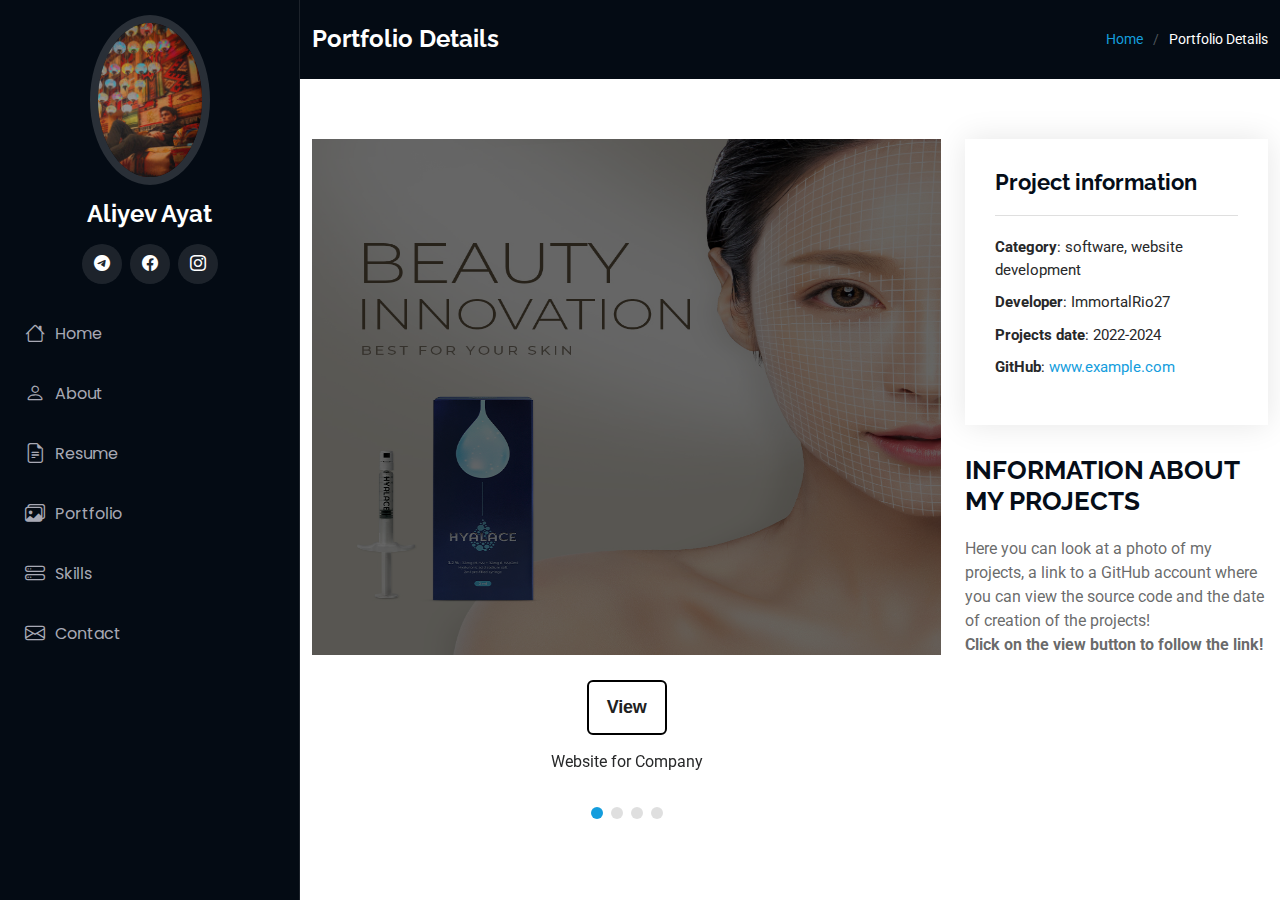
==== portfolio-details.html @ 1e42c30b "first commit" ====
<!DOCTYPE html>
<html lang="en">

<head>
  <meta charset="utf-8">
  <meta content="width=device-width, initial-scale=1.0" name="viewport">
  <title>Portfolio Details - ImmortalRio27</title>
  <meta content="" name="description">
  <meta content="" name="keywords">

  <!-- Favicons -->
  <link href="assets/img/icon.webp" rel="icon">
  <link href="assets/img/apple-touch-icon.png" rel="apple-touch-icon">

  <!-- Fonts -->
  <link href="https://fonts.googleapis.com" rel="preconnect">
  <link href="https://fonts.gstatic.com" rel="preconnect" crossorigin>
  <link href="https://fonts.googleapis.com/css2?family=Roboto:ital,wght@0,100;0,300;0,400;0,500;0,700;0,900;1,100;1,300;1,400;1,500;1,700;1,900&family=Poppins:ital,wght@0,100;0,200;0,300;0,400;0,500;0,600;0,700;0,800;0,900;1,100;1,200;1,300;1,400;1,500;1,600;1,700;1,800;1,900&family=Raleway:ital,wght@0,100;0,200;0,300;0,400;0,500;0,600;0,700;0,800;0,900;1,100;1,200;1,300;1,400;1,500;1,600;1,700;1,800;1,900&display=swap" rel="stylesheet">

  <!-- Vendor CSS Files -->
  <link href="assets/vendor/bootstrap/css/bootstrap.min.css" rel="stylesheet">
  <link href="assets/vendor/bootstrap-icons/bootstrap-icons.css" rel="stylesheet">
  <link href="assets/vendor/aos/aos.css" rel="stylesheet">
  <link href="assets/vendor/glightbox/css/glightbox.min.css" rel="stylesheet">
  <link href="assets/vendor/swiper/swiper-bundle.min.css" rel="stylesheet">

  <!-- Main CSS File -->
  <link href="assets/css/main.css" rel="stylesheet">
</head>

<body class="portfolio-details-page">

  <header id="header" class="header dark-background d-flex flex-column">
    <i class="header-toggle d-xl-none bi bi-list"></i>

    <div class="profile-img">
      <img src="assets/img/img-profile.jpg" alt="" class="img-fluid rounded-circle">
    </div>

    <a href="index.html" class="logo d-flex align-items-center justify-content-center">
      <!-- Uncomment the line below if you also wish to use an image logo -->
      <!-- <img src="assets/img/logo.png" alt=""> -->
      <h1 class="sitename">Aliyev Ayat</h1>
    </a>

    <div class="social-links text-center">
      <a href="https://t.me/ImmortalRio27" class="twitter"><i class="bi bi-telegram"></i></a>
      <a href="https://www.facebook.com/ImmortalRio27" class="facebook"><i class="bi bi-facebook"></i></a>
      <a href="https://www.instagram.com/hzbutaizen?igsh=dWxocGV4cjMxNGdn" class="instagram"><i class="bi bi-instagram"></i></a>
    </div>

    <nav id="navmenu" class="navmenu">
      <ul>
        <li><a href="index.html"><i class="bi bi-house navicon"></i>Home</a></li>
        <li><a href="index.html#about"><i class="bi bi-person navicon"></i> About</a></li>
        <li><a href="index.html#resume"><i class="bi bi-file-earmark-text navicon"></i> Resume</a></li>
        <li><a href="index.html#portfolio"><i class="bi bi-images navicon"></i> Portfolio</a></li>
        <li><a href="index.html#services"><i class="bi bi-hdd-stack navicon"></i> Skills</a></li>
        <li><a href="index.html#contact"><i class="bi bi-envelope navicon"></i> Contact</a></li>
      </ul>
    </nav>

  </header>

  <main class="main">

    <!-- Page Title -->
    <div class="page-title dark-background">
      <div class="container d-lg-flex justify-content-between align-items-center">
        <h1 class="mb-2 mb-lg-0">Portfolio Details</h1>
        <nav class="breadcrumbs">
          <ol>
            <li><a href="index.html">Home</a></li>
            <li class="current">Portfolio Details</li>
          </ol>
        </nav>
      </div>
    </div><!-- End Page Title -->

    <!-- Portfolio Details Section -->
    <section id="portfolio-details" class="portfolio-details section">

      <div class="container" data-aos="fade-up" data-aos-delay="100">

        <div class="row gy-4">

          <div class="col-lg-8">
            <div class="portfolio-details-slider swiper init-swiper">

              <script type="application/json" class="swiper-config">
                {
                  "loop": true,
                  "speed": 600,
                  "autoplay": {
                    "delay": 5000
                  },
                  "slidesPerView": "auto",
                  "pagination": {
                    "el": ".swiper-pagination",
                    "type": "bullets",
                    "clickable": true
                  }
                }
              </script>

              <div class="swiper-wrapper align-items-center">

                <div class="swiper-slide">
                  <img src="assets/img/portfolio/korestet.jpg"  alt="" class="profile-img__slide">
                  <div class="btn__wrapper">
                    <a href="https://korestet.uz/"><button class="view_btn" role="button">View</button></a>
                    <p>Website for Company</p>
                  </div>
              
                </div>

                <div class="swiper-slide">
                  <img src="assets/img/portfolio/Scientific-Calculator.png" alt="" class="profile-img__slide">
                  <div class="btn__wrapper">
                   <a href="https://github.com/UserAyat/Calculator"><button class="view_btn" role="button">View</button></a> 
                    <p>Calculator on Python Language</p>
                  </div>
                </div>

                <div class="swiper-slide">
                  <img src="assets/img/portfolio/weatherweb.jpg" alt=""class="profile-img__slide">
                  <div class="btn__wrapper">
                    <a href="https://github.com/UserAyat/SDF"><button class="view_btn" role="button">View</button></a>
                    <p>Weather Website</p>
                  </div>
                </div>

                <div class="swiper-slide">
                  <img src="assets/img/portfolio/todo.webp" alt="" class="profile-img__slide">
                  <div class="btn__wrapper">
                  <a href="https://github.com/UserAyat/todo"> <button class="view_btn" role="button">View</button></a> 
                    <p>To Do List App on Python Language</p>
                  </div>
                </div>

              </div>
              <div class="swiper-pagination"></div>
            </div>
          </div>

          <div class="col-lg-4">
            <div class="portfolio-info" data-aos="fade-up" data-aos-delay="200">
              <h3>Project information</h3>
              <ul>
                <li><strong>Category</strong>: software, website development </li>
                <li><strong>Developer</strong>: ImmortalRio27</li>
                <li><strong>Projects date</strong>:  2022-2024</li>
                <li><strong>GitHub</strong>: <a href="#">www.example.com</a></li>
              </ul>
            </div>
            <div class="portfolio-description" data-aos="fade-up" data-aos-delay="300">
              <h2 style="text-transform: uppercase;">information about my projects</h2>
              <p>
                Here you can look at a photo of my projects, a link to a GitHub account where you can view the source code  and the date of creation of the projects!
                <br><b>Click on the view button to follow the link!</b>
              </p>
            </div>
          </div>

        </div>

      </div>

    </section><!-- /Portfolio Details Section -->

  </main>

  <!-- Scroll Top -->
  <a href="#" id="scroll-top" class="scroll-top d-flex align-items-center justify-content-center"><i class="bi bi-arrow-up-short"></i></a>

  <!-- Preloader -->
  <div id="preloader"></div>

  <!-- Vendor JS Files -->
  <script src="assets/vendor/bootstrap/js/bootstrap.bundle.min.js"></script>
  <script src="assets/vendor/php-email-form/validate.js"></script>
  <script src="assets/vendor/aos/aos.js"></script>
  <script src="assets/vendor/typed.js/typed.umd.js"></script>
  <script src="assets/vendor/purecounter/purecounter_vanilla.js"></script>
  <script src="assets/vendor/waypoints/noframework.waypoints.js"></script>
  <script src="assets/vendor/glightbox/js/glightbox.min.js"></script>
  <script src="assets/vendor/imagesloaded/imagesloaded.pkgd.min.js"></script>
  <script src="assets/vendor/isotope-layout/isotope.pkgd.min.js"></script>
  <script src="assets/vendor/swiper/swiper-bundle.min.js"></script>

  <!-- Main JS File -->
  <script src="assets/js/main.js"></script>

</body>
<style>
.swiper-slide{
  display: flex;
  flex-direction: column;
  justify-content: center;
  align-items: center;
}
/* CSS */
.btn__wrapper{
  margin-top: 25px;
  display: flex;
  flex-direction: column;
  justify-content: center;
  align-items: center;
  gap: 15px;
}
.view_btn {
  background: #fff;
  backface-visibility: hidden;
  border-radius: .375rem;
  border-style: solid;
  border-width: .125rem;
  box-sizing: border-box;
  color: #212121;
  cursor: pointer;
  display: inline-block;
  font-family: Circular,Helvetica,sans-serif;
  font-size: 1.125rem;
  font-weight: 700;
  letter-spacing: -.01em;
  line-height: 1.3;
  padding: .875rem 1.125rem;
  position: relative;
  text-align: left;
  text-decoration: none;
  transform: translateZ(0) scale(1);
  transition: transform .2s;
  user-select: none;
  -webkit-user-select: none;
  touch-action: manipulation;
}

.view_btn:not(:disabled):hover {
  transform: scale(1.05);
}

.view_btn:not(:disabled):hover:active {
  transform: scale(1.05) translateY(.125rem);
}

.view_btn:focus {
  outline: 0 solid transparent;
}

.view_btn:focus:before {
  content: "";
  left: calc(-1*.375rem);
  pointer-events: none;
  position: absolute;
  top: calc(-1*.375rem);
  transition: border-radius;
  user-select: none;
}

.view_btn:focus:not(:focus-visible) {
  outline: 0 solid transparent;
}

.view_btn:focus:not(:focus-visible):before {
  border-width: 0;
}

.view_btn:not(:disabled):active {
  transform: translateY(.125rem);
}
@media (min-width: 320px) {
  .profile-img__slide{
  min-height: 222px !important;
  max-height: 222px !important;
  filter: brightness(40%);
}
}
@media (min-width: 500px) {
  .profile-img__slide{
  min-height: 250px !important;
  max-height: 300px !important;
  filter: brightness(40%);
}
}
@media (min-width: 768px) {
  .profile-img__slide{
  min-height: 260px !important;
  max-height: 400px !important;
  filter: brightness(40%);
}
}
@media (min-width: 992px) {
  .profile-img__slide{
  min-height: 516px !important;
  max-height: 516px !important;
  filter: brightness(40%);
}
}
@media (min-width: 1800px) {
  .profile-img__slide{
  min-height: 516px !important;
  max-height: 516px !important;
  filter: brightness(40%);
}
}


</style>
</html>
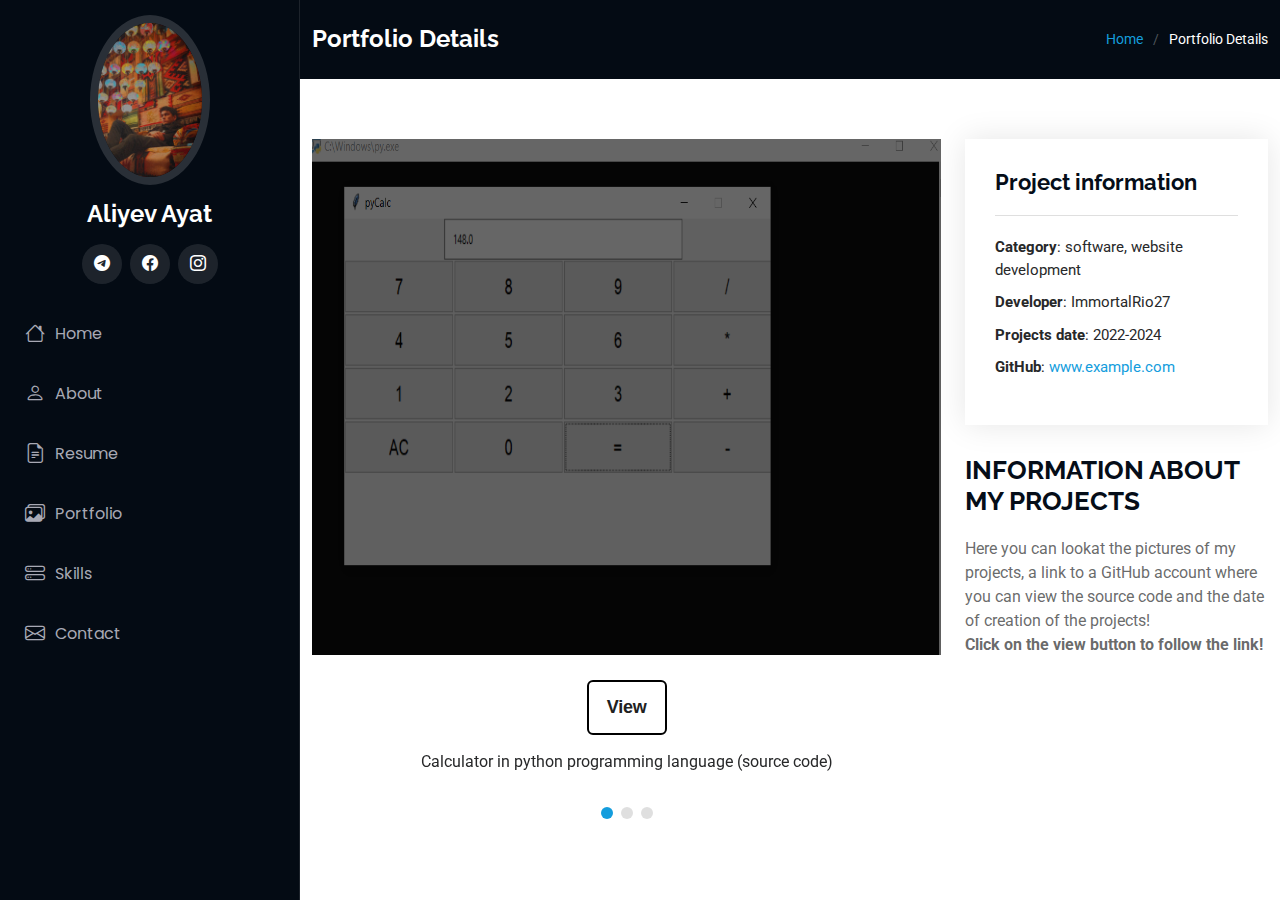
==== commit 2435009f: "updated commit" ====
--- a/portfolio-details.html
+++ b/portfolio-details.html
@@ -92,7 +92,7 @@
                   "loop": true,
                   "speed": 600,
                   "autoplay": {
-                    "delay": 5000
+                    "delay": 3000
                   },
                   "slidesPerView": "auto",
                   "pagination": {
@@ -104,29 +104,19 @@
               </script>
 
               <div class="swiper-wrapper align-items-center">
-
                 <div class="swiper-slide">
-                  <img src="assets/img/portfolio/korestet.jpg"  alt="" class="profile-img__slide">
-                  <div class="btn__wrapper">
-                    <a href="https://korestet.uz/"><button class="view_btn" role="button">View</button></a>
-                    <p>Website for Company</p>
-                  </div>
-              
-                </div>
-
-                <div class="swiper-slide">
-                  <img src="assets/img/portfolio/Scientific-Calculator.png" alt="" class="profile-img__slide">
+                  <img src="assets/img/portfolio/calc_intro.png" alt="" class="profile-img__slide">
                   <div class="btn__wrapper">
                    <a href="https://github.com/UserAyat/Calculator"><button class="view_btn" role="button">View</button></a> 
-                    <p>Calculator on Python Language</p>
+                    <p>Calculator in python programming language (source code)</p>
                   </div>
                 </div>
 
                 <div class="swiper-slide">
                   <img src="assets/img/portfolio/weatherweb.jpg" alt=""class="profile-img__slide">
                   <div class="btn__wrapper">
-                    <a href="https://github.com/UserAyat/SDF"><button class="view_btn" role="button">View</button></a>
-                    <p>Weather Website</p>
+                    <a href="https://github.com/UserAyat/weather_py"><button class="view_btn" role="button">View</button></a>
+                    <p>Weather App  in python programming language (source code)</p>
                   </div>
                 </div>
 
@@ -134,7 +124,7 @@
                   <img src="assets/img/portfolio/todo.webp" alt="" class="profile-img__slide">
                   <div class="btn__wrapper">
                   <a href="https://github.com/UserAyat/todo"> <button class="view_btn" role="button">View</button></a> 
-                    <p>To Do List App on Python Language</p>
+                    <p>To Do List App in python programming language (source code)</p>
                   </div>
                 </div>
 
@@ -156,7 +146,7 @@
             <div class="portfolio-description" data-aos="fade-up" data-aos-delay="300">
               <h2 style="text-transform: uppercase;">information about my projects</h2>
               <p>
-                Here you can look at a photo of my projects, a link to a GitHub account where you can view the source code  and the date of creation of the projects!
+                Here you can lookat the pictures of my projects, a link to a GitHub account where you can view the source code  and the date of creation of the projects!
                 <br><b>Click on the view button to follow the link!</b>
               </p>
             </div>
--- a/assets/css/main.css
+++ b/assets/css/main.css
@@ -1275,4 +1275,39 @@
   max-height: 221px;
   max-width: 298px;
   width: 100%;
+}
+
+
+.circle {
+  animation: pulsing 2s infinite;
+}
+.stop_anime:hover img{
+  animation: none;
+  -webkit-animation: none;
+  transition: .5s;
+}
+
+@-webkit-keyframes pulsing {
+ 0%{
+  transform: scale(1);
+ }
+ 50%{
+  transform: scale(0.9)
+ }
+ 100%{
+
+  transform: scale(1);
+ }
+}
+
+@keyframes pulsing {
+  0% {
+    transform: scale(1)
+  }
+  50%{
+    transform: scale(0.9)
+   }
+  100% {
+    transform: scale(1);
+  }
 }